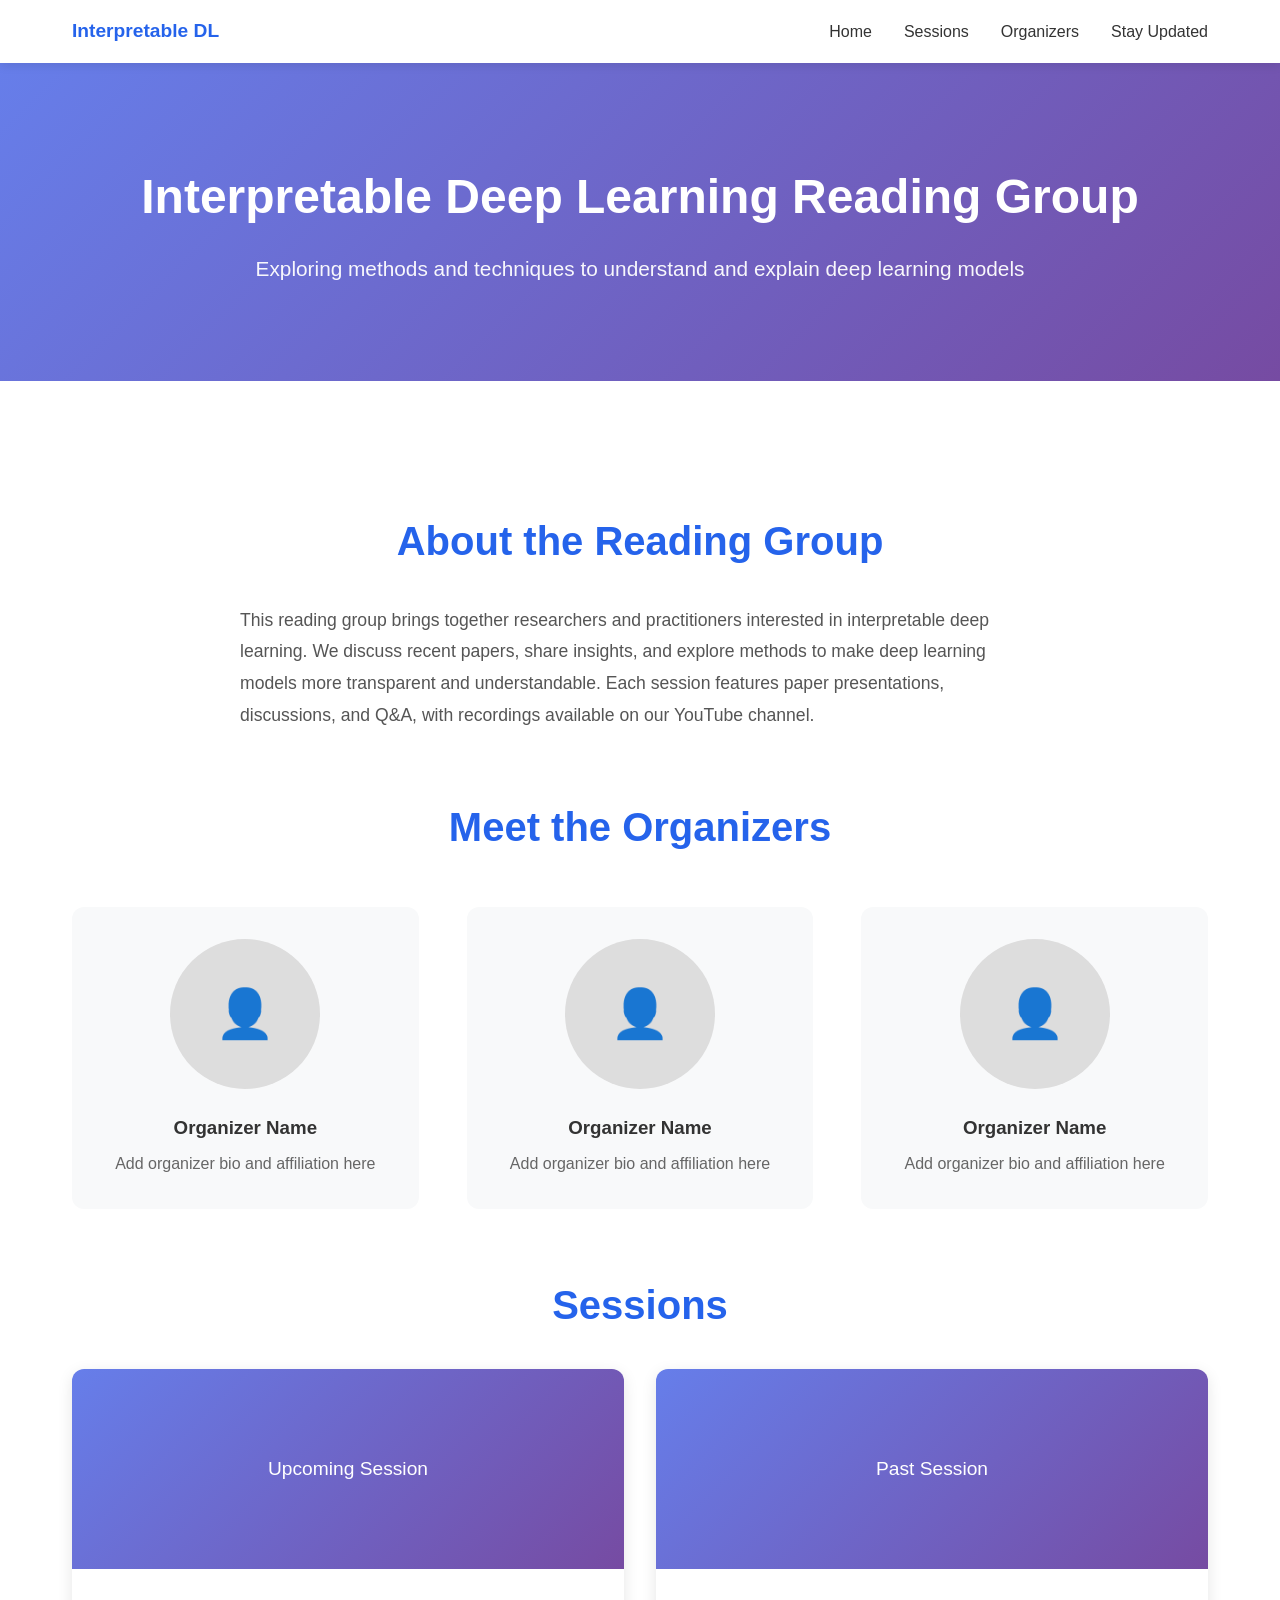
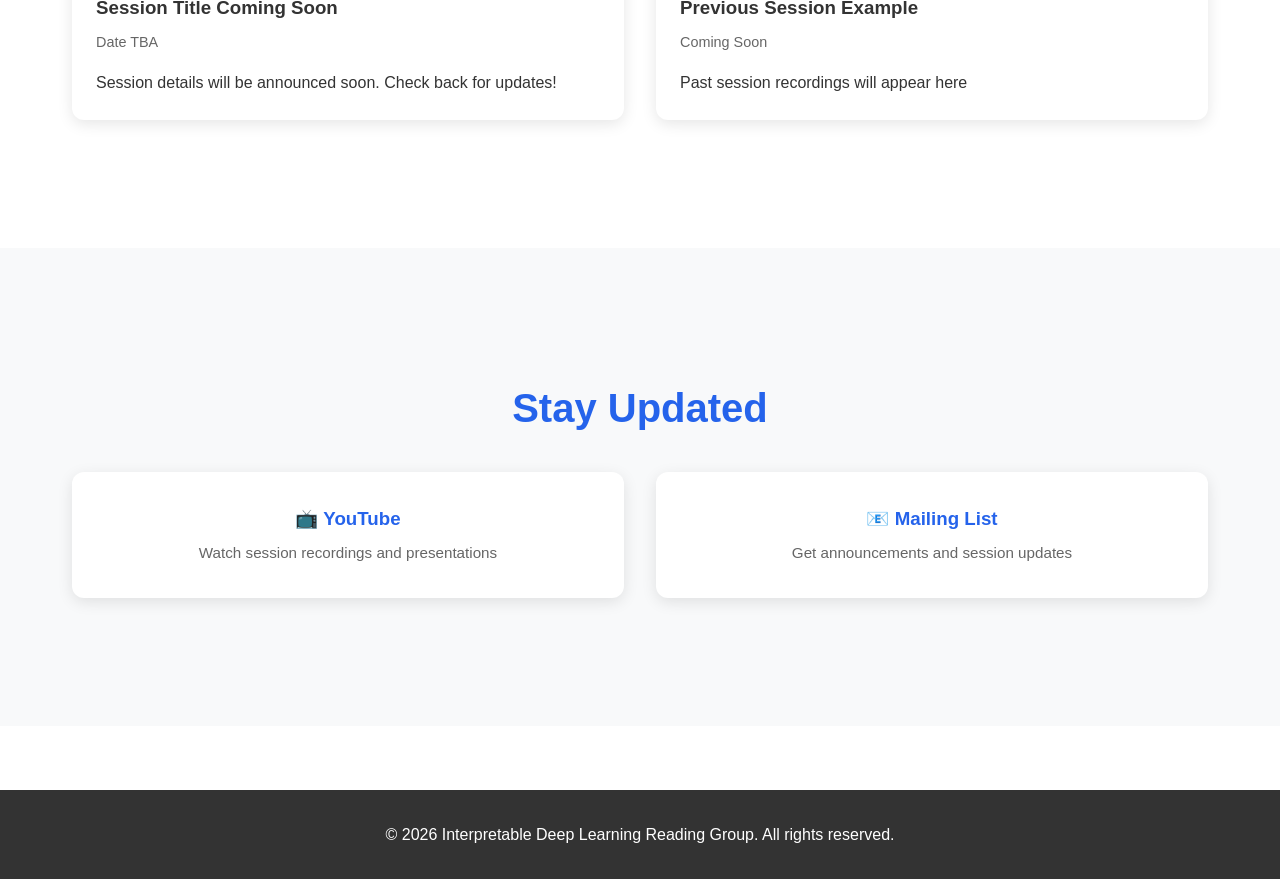
==== index.html @ e4e13cb9 "Rename idl-reading-group.html to index.html" ====
<!DOCTYPE html>
<html lang="en">
<head>
    <meta charset="UTF-8">
    <meta name="viewport" content="width=device-width, initial-scale=1.0">
    <title>Interpretable Deep Learning Reading Group</title>
    <style>
        * {
            margin: 0;
            padding: 0;
            box-sizing: border-box;
        }

        body {
            font-family: -apple-system, BlinkMacSystemFont, 'Segoe UI', Roboto, Oxygen, Ubuntu, Cantarell, sans-serif;
            line-height: 1.6;
            color: #333;
        }

        nav {
            background: #fff;
            box-shadow: 0 2px 10px rgba(0,0,0,0.1);
            position: sticky;
            top: 0;
            z-index: 100;
        }

        .nav-container {
            max-width: 1200px;
            margin: 0 auto;
            padding: 1rem 2rem;
            display: flex;
            justify-content: space-between;
            align-items: center;
        }

        .logo {
            font-size: 1.2rem;
            font-weight: bold;
            color: #2563eb;
        }

        .nav-links {
            display: flex;
            gap: 2rem;
            list-style: none;
        }

        .nav-links a {
            text-decoration: none;
            color: #333;
            transition: color 0.3s;
        }

        .nav-links a:hover {
            color: #2563eb;
        }

        .hero {
            background: linear-gradient(135deg, #667eea 0%, #764ba2 100%);
            color: white;
            padding: 6rem 2rem;
            text-align: center;
        }

        .hero h1 {
            font-size: 3rem;
            margin-bottom: 1rem;
        }

        .hero p {
            font-size: 1.3rem;
            max-width: 800px;
            margin: 0 auto;
            opacity: 0.95;
        }

        .container {
            max-width: 1200px;
            margin: 0 auto;
            padding: 4rem 2rem;
        }

        section {
            margin-bottom: 4rem;
        }

        h2 {
            font-size: 2.5rem;
            margin-bottom: 2rem;
            text-align: center;
            color: #2563eb;
        }

        .about-text {
            max-width: 800px;
            margin: 0 auto;
            font-size: 1.1rem;
            line-height: 1.8;
            color: #555;
        }

        .organizers-grid {
            display: grid;
            grid-template-columns: repeat(auto-fit, minmax(300px, 1fr));
            gap: 3rem;
            margin-top: 3rem;
        }

        .organizer-card {
            text-align: center;
            padding: 2rem;
            background: #f8f9fa;
            border-radius: 12px;
            transition: transform 0.3s;
        }

        .organizer-card:hover {
            transform: translateY(-5px);
            box-shadow: 0 10px 30px rgba(0,0,0,0.1);
        }

        .organizer-img {
            width: 150px;
            height: 150px;
            border-radius: 50%;
            margin-bottom: 1.5rem;
            background: #ddd;
            display: flex;
            align-items: center;
            justify-content: center;
            margin-left: auto;
            margin-right: auto;
            font-size: 3rem;
            color: #999;
        }

        .organizer-card h3 {
            color: #333;
            margin-bottom: 0.5rem;
        }

        .organizer-card p {
            color: #666;
            line-height: 1.6;
        }

        .sessions-grid {
            display: grid;
            grid-template-columns: repeat(auto-fit, minmax(350px, 1fr));
            gap: 2rem;
            margin-top: 2rem;
        }

        .session-card {
            background: white;
            border-radius: 12px;
            overflow: hidden;
            box-shadow: 0 4px 15px rgba(0,0,0,0.1);
            transition: transform 0.3s;
        }

        .session-card:hover {
            transform: translateY(-5px);
            box-shadow: 0 8px 25px rgba(0,0,0,0.15);
        }

        .session-placeholder {
            width: 100%;
            height: 200px;
            background: linear-gradient(135deg, #667eea 0%, #764ba2 100%);
            display: flex;
            align-items: center;
            justify-content: center;
            color: white;
            font-size: 1.2rem;
        }

        .session-content {
            padding: 1.5rem;
        }

        .session-content h3 {
            margin-bottom: 0.5rem;
            color: #333;
        }

        .session-date {
            color: #666;
            font-size: 0.9rem;
            margin-bottom: 1rem;
        }

        .stay-updated {
            background: #f8f9fa;
            padding: 4rem 2rem;
        }

        .update-grid {
            display: grid;
            grid-template-columns: repeat(auto-fit, minmax(250px, 1fr));
            gap: 2rem;
            max-width: 1200px;
            margin: 0 auto;
        }

        .update-card {
            background: white;
            padding: 2rem;
            border-radius: 12px;
            text-align: center;
            transition: transform 0.3s;
            text-decoration: none;
            color: inherit;
            display: block;
            box-shadow: 0 4px 15px rgba(0,0,0,0.1);
        }

        .update-card:hover {
            transform: translateY(-5px);
            box-shadow: 0 8px 25px rgba(0,0,0,0.15);
        }

        .update-card h3 {
            color: #2563eb;
            margin-bottom: 0.5rem;
        }

        .update-card p {
            color: #666;
            font-size: 0.95rem;
        }

        footer {
            background: #333;
            color: white;
            text-align: center;
            padding: 2rem;
        }

        @media (max-width: 768px) {
            .hero h1 {
                font-size: 2rem;
            }
            
            .hero p {
                font-size: 1.1rem;
            }

            .nav-links {
                flex-direction: column;
                gap: 0.5rem;
            }
        }
    </style>
</head>
<body>
    <nav>
        <div class="nav-container">
            <div class="logo">Interpretable DL</div>
            <ul class="nav-links">
                <li><a href="#home">Home</a></li>
                <li><a href="#sessions">Sessions</a></li>
                <li><a href="#organizers">Organizers</a></li>
                <li><a href="#stay-updated">Stay Updated</a></li>
            </ul>
        </div>
    </nav>

    <section id="home" class="hero">
        <h1>Interpretable Deep Learning Reading Group</h1>
        <p>Exploring methods and techniques to understand and explain deep learning models</p>
    </section>

    <div class="container">
        <section id="about">
            <h2>About the Reading Group</h2>
            <div class="about-text">
                <p>
                    This reading group brings together researchers and practitioners interested in interpretable deep learning. 
                    We discuss recent papers, share insights, and explore methods to make deep learning models more transparent 
                    and understandable. Each session features paper presentations, discussions, and Q&A, with recordings available 
                    on our YouTube channel.
                </p>
            </div>
        </section>

        <section id="organizers">
            <h2>Meet the Organizers</h2>
            <div class="organizers-grid">
                <div class="organizer-card">
                    <div class="organizer-img">👤</div>
                    <h3>Organizer Name</h3>
                    <p>Add organizer bio and affiliation here</p>
                </div>
                <div class="organizer-card">
                    <div class="organizer-img">👤</div>
                    <h3>Organizer Name</h3>
                    <p>Add organizer bio and affiliation here</p>
                </div>
                <div class="organizer-card">
                    <div class="organizer-img">👤</div>
                    <h3>Organizer Name</h3>
                    <p>Add organizer bio and affiliation here</p>
                </div>
            </div>
        </section>

        <section id="sessions">
            <h2>Sessions</h2>
            <div class="sessions-grid">
                <div class="session-card">
                    <div class="session-placeholder">Upcoming Session</div>
                    <div class="session-content">
                        <h3>Session Title Coming Soon</h3>
                        <div class="session-date">Date TBA</div>
                        <p>Session details will be announced soon. Check back for updates!</p>
                    </div>
                </div>
                <div class="session-card">
                    <div class="session-placeholder">Past Session</div>
                    <div class="session-content">
                        <h3>Previous Session Example</h3>
                        <div class="session-date">Coming Soon</div>
                        <p>Past session recordings will appear here</p>
                    </div>
                </div>
            </div>
        </section>
    </div>

    <section id="stay-updated" class="stay-updated">
        <div class="container">
            <h2>Stay Updated</h2>
            <div class="update-grid">
                <a href="https://www.youtube.com/channel/UCy8uptc0EIq14hBg3s8Izew" target="_blank" class="update-card">
                    <h3>📺 YouTube</h3>
                    <p>Watch session recordings and presentations</p>
                </a>
                <a href="https://groups.google.com/g/interpretable-deep-learning" target="_blank" class="update-card">
                    <h3>📧 Mailing List</h3>
                    <p>Get announcements and session updates</p>
                </a>
            </div>
        </div>
    </section>

    <footer>
        <p>&copy; 2026 Interpretable Deep Learning Reading Group. All rights reserved.</p>
    </footer>
</body>
</html>
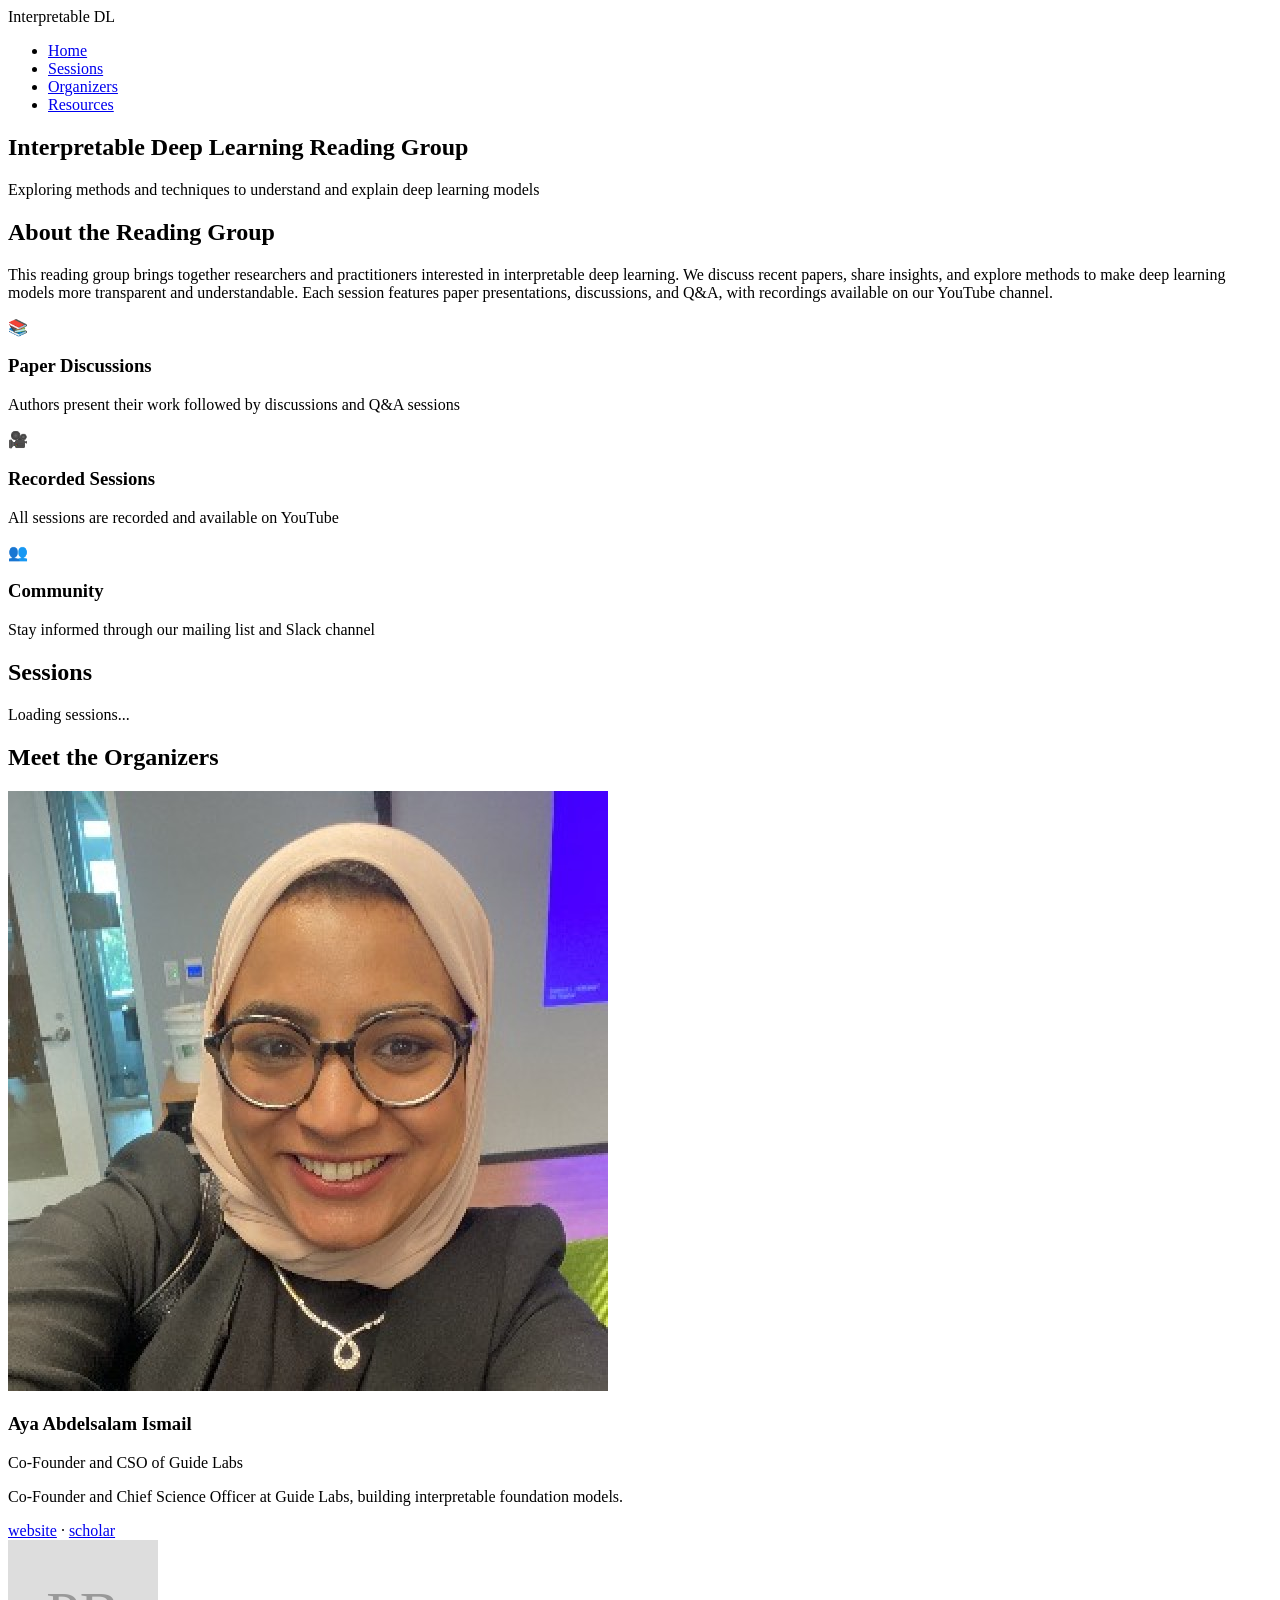
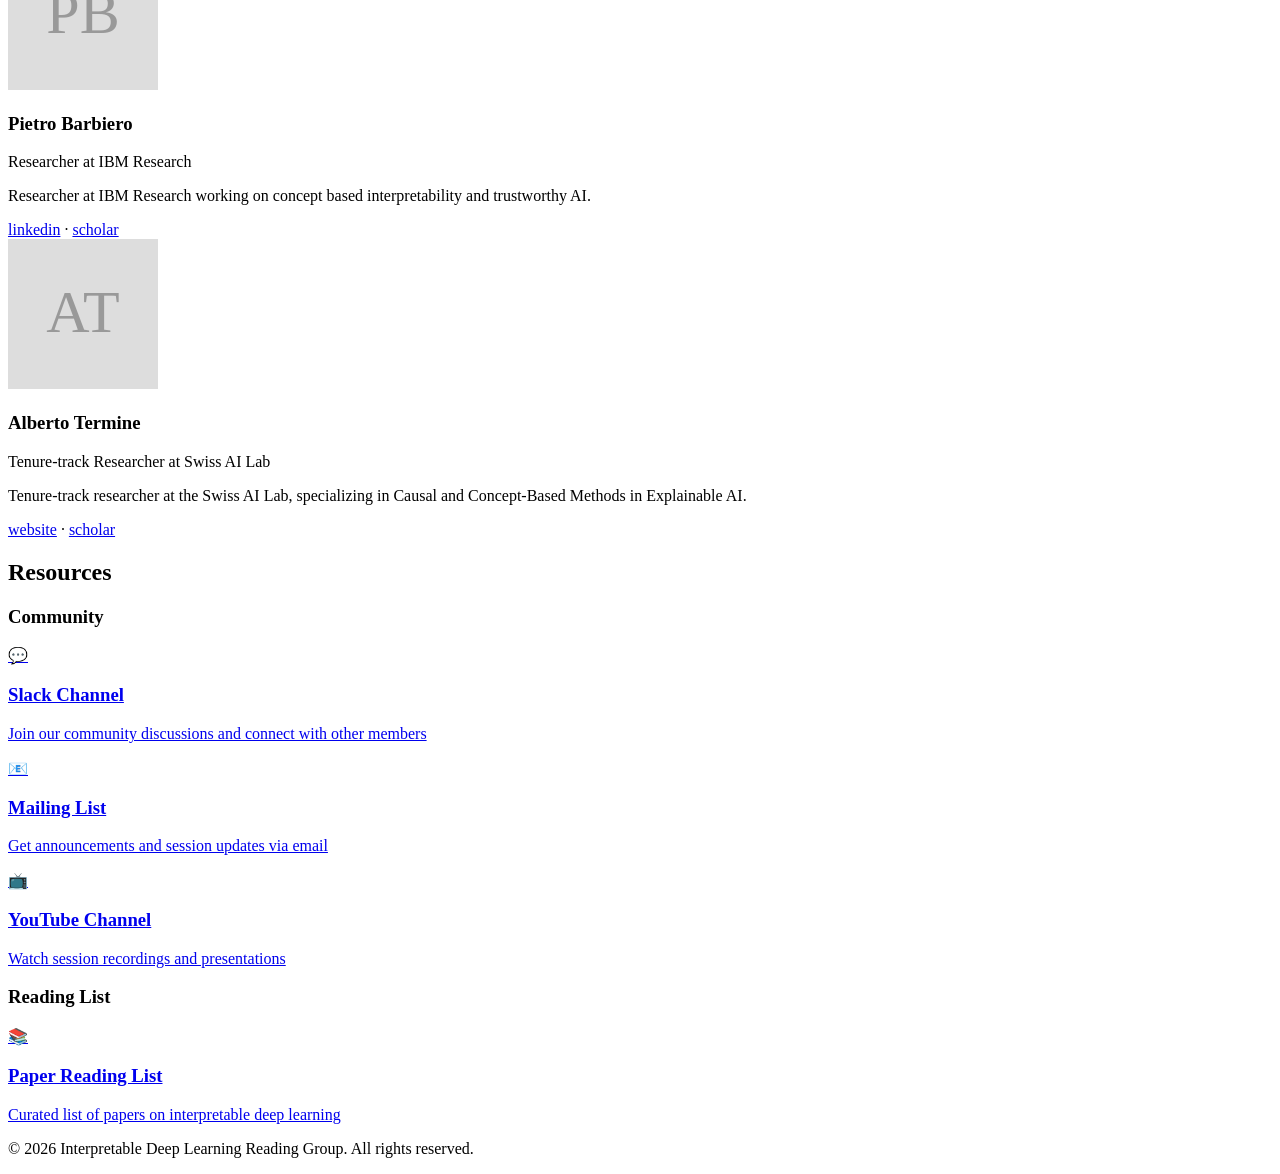
==== commit 814ac03d: "Add complete website with JSON structure and papers list" ====
--- a/index.html
+++ b/index.html
@@ -4,257 +4,10 @@
     <meta charset="UTF-8">
     <meta name="viewport" content="width=device-width, initial-scale=1.0">
     <title>Interpretable Deep Learning Reading Group</title>
-    <style>
-        * {
-            margin: 0;
-            padding: 0;
-            box-sizing: border-box;
-        }
-
-        body {
-            font-family: -apple-system, BlinkMacSystemFont, 'Segoe UI', Roboto, Oxygen, Ubuntu, Cantarell, sans-serif;
-            line-height: 1.6;
-            color: #333;
-        }
-
-        nav {
-            background: #fff;
-            box-shadow: 0 2px 10px rgba(0,0,0,0.1);
-            position: sticky;
-            top: 0;
-            z-index: 100;
-        }
-
-        .nav-container {
-            max-width: 1200px;
-            margin: 0 auto;
-            padding: 1rem 2rem;
-            display: flex;
-            justify-content: space-between;
-            align-items: center;
-        }
-
-        .logo {
-            font-size: 1.2rem;
-            font-weight: bold;
-            color: #2563eb;
-        }
-
-        .nav-links {
-            display: flex;
-            gap: 2rem;
-            list-style: none;
-        }
-
-        .nav-links a {
-            text-decoration: none;
-            color: #333;
-            transition: color 0.3s;
-        }
-
-        .nav-links a:hover {
-            color: #2563eb;
-        }
-
-        .hero {
-            background: linear-gradient(135deg, #667eea 0%, #764ba2 100%);
-            color: white;
-            padding: 6rem 2rem;
-            text-align: center;
-        }
-
-        .hero h1 {
-            font-size: 3rem;
-            margin-bottom: 1rem;
-        }
-
-        .hero p {
-            font-size: 1.3rem;
-            max-width: 800px;
-            margin: 0 auto;
-            opacity: 0.95;
-        }
-
-        .container {
-            max-width: 1200px;
-            margin: 0 auto;
-            padding: 4rem 2rem;
-        }
-
-        section {
-            margin-bottom: 4rem;
-        }
-
-        h2 {
-            font-size: 2.5rem;
-            margin-bottom: 2rem;
-            text-align: center;
-            color: #2563eb;
-        }
-
-        .about-text {
-            max-width: 800px;
-            margin: 0 auto;
-            font-size: 1.1rem;
-            line-height: 1.8;
-            color: #555;
-        }
-
-        .organizers-grid {
-            display: grid;
-            grid-template-columns: repeat(auto-fit, minmax(300px, 1fr));
-            gap: 3rem;
-            margin-top: 3rem;
-        }
-
-        .organizer-card {
-            text-align: center;
-            padding: 2rem;
-            background: #f8f9fa;
-            border-radius: 12px;
-            transition: transform 0.3s;
-        }
-
-        .organizer-card:hover {
-            transform: translateY(-5px);
-            box-shadow: 0 10px 30px rgba(0,0,0,0.1);
-        }
-
-        .organizer-img {
-            width: 150px;
-            height: 150px;
-            border-radius: 50%;
-            margin-bottom: 1.5rem;
-            background: #ddd;
-            display: flex;
-            align-items: center;
-            justify-content: center;
-            margin-left: auto;
-            margin-right: auto;
-            font-size: 3rem;
-            color: #999;
-        }
-
-        .organizer-card h3 {
-            color: #333;
-            margin-bottom: 0.5rem;
-        }
-
-        .organizer-card p {
-            color: #666;
-            line-height: 1.6;
-        }
-
-        .sessions-grid {
-            display: grid;
-            grid-template-columns: repeat(auto-fit, minmax(350px, 1fr));
-            gap: 2rem;
-            margin-top: 2rem;
-        }
-
-        .session-card {
-            background: white;
-            border-radius: 12px;
-            overflow: hidden;
-            box-shadow: 0 4px 15px rgba(0,0,0,0.1);
-            transition: transform 0.3s;
-        }
-
-        .session-card:hover {
-            transform: translateY(-5px);
-            box-shadow: 0 8px 25px rgba(0,0,0,0.15);
-        }
-
-        .session-placeholder {
-            width: 100%;
-            height: 200px;
-            background: linear-gradient(135deg, #667eea 0%, #764ba2 100%);
-            display: flex;
-            align-items: center;
-            justify-content: center;
-            color: white;
-            font-size: 1.2rem;
-        }
-
-        .session-content {
-            padding: 1.5rem;
-        }
-
-        .session-content h3 {
-            margin-bottom: 0.5rem;
-            color: #333;
-        }
-
-        .session-date {
-            color: #666;
-            font-size: 0.9rem;
-            margin-bottom: 1rem;
-        }
-
-        .stay-updated {
-            background: #f8f9fa;
-            padding: 4rem 2rem;
-        }
-
-        .update-grid {
-            display: grid;
-            grid-template-columns: repeat(auto-fit, minmax(250px, 1fr));
-            gap: 2rem;
-            max-width: 1200px;
-            margin: 0 auto;
-        }
-
-        .update-card {
-            background: white;
-            padding: 2rem;
-            border-radius: 12px;
-            text-align: center;
-            transition: transform 0.3s;
-            text-decoration: none;
-            color: inherit;
-            display: block;
-            box-shadow: 0 4px 15px rgba(0,0,0,0.1);
-        }
-
-        .update-card:hover {
-            transform: translateY(-5px);
-            box-shadow: 0 8px 25px rgba(0,0,0,0.15);
-        }
-
-        .update-card h3 {
-            color: #2563eb;
-            margin-bottom: 0.5rem;
-        }
-
-        .update-card p {
-            color: #666;
-            font-size: 0.95rem;
-        }
-
-        footer {
-            background: #333;
-            color: white;
-            text-align: center;
-            padding: 2rem;
-        }
-
-        @media (max-width: 768px) {
-            .hero h1 {
-                font-size: 2rem;
-            }
-            
-            .hero p {
-                font-size: 1.1rem;
-            }
-
-            .nav-links {
-                flex-direction: column;
-                gap: 0.5rem;
-            }
-        }
-    </style>
+    <link rel="stylesheet" href="css/style.css">
 </head>
 <body>
+    <!-- Navigation -->
     <nav>
         <div class="nav-container">
             <div class="logo">Interpretable DL</div>
@@ -262,91 +15,69 @@
                 <li><a href="#home">Home</a></li>
                 <li><a href="#sessions">Sessions</a></li>
                 <li><a href="#organizers">Organizers</a></li>
-                <li><a href="#stay-updated">Stay Updated</a></li>
+                <li><a href="#resources">Resources</a></li>
             </ul>
         </div>
     </nav>
 
+    <!-- Hero Section -->
     <section id="home" class="hero">
         <h1>Interpretable Deep Learning Reading Group</h1>
         <p>Exploring methods and techniques to understand and explain deep learning models</p>
     </section>
 
+    <!-- About Section -->
     <div class="container">
         <section id="about">
-            <h2>About the Reading Group</h2>
+            <h2 id="about-title">About the Reading Group</h2>
             <div class="about-text">
-                <p>
-                    This reading group brings together researchers and practitioners interested in interpretable deep learning. 
-                    We discuss recent papers, share insights, and explore methods to make deep learning models more transparent 
-                    and understandable. Each session features paper presentations, discussions, and Q&A, with recordings available 
-                    on our YouTube channel.
-                </p>
+                <p id="about-description"></p>
+            </div>
+            <div class="highlights-grid" id="highlights-container"></div>
+        </section>
+
+        <!-- Sessions Section -->
+        <section id="sessions">
+            <h2>Sessions</h2>
+            <div class="sessions-grid" id="sessions-container">
+                <div class="loading">Loading sessions...</div>
             </div>
         </section>
 
+        <!-- Organizers Section -->
         <section id="organizers">
             <h2>Meet the Organizers</h2>
-            <div class="organizers-grid">
-                <div class="organizer-card">
-                    <div class="organizer-img">👤</div>
-                    <h3>Organizer Name</h3>
-                    <p>Add organizer bio and affiliation here</p>
-                </div>
-                <div class="organizer-card">
-                    <div class="organizer-img">👤</div>
-                    <h3>Organizer Name</h3>
-                    <p>Add organizer bio and affiliation here</p>
-                </div>
-                <div class="organizer-card">
-                    <div class="organizer-img">👤</div>
-                    <h3>Organizer Name</h3>
-                    <p>Add organizer bio and affiliation here</p>
-                </div>
-            </div>
-        </section>
-
-        <section id="sessions">
-            <h2>Sessions</h2>
-            <div class="sessions-grid">
-                <div class="session-card">
-                    <div class="session-placeholder">Upcoming Session</div>
-                    <div class="session-content">
-                        <h3>Session Title Coming Soon</h3>
-                        <div class="session-date">Date TBA</div>
-                        <p>Session details will be announced soon. Check back for updates!</p>
-                    </div>
-                </div>
-                <div class="session-card">
-                    <div class="session-placeholder">Past Session</div>
-                    <div class="session-content">
-                        <h3>Previous Session Example</h3>
-                        <div class="session-date">Coming Soon</div>
-                        <p>Past session recordings will appear here</p>
-                    </div>
-                </div>
+            <div class="organizers-grid" id="organizers-container">
+                <div class="loading">Loading organizers...</div>
             </div>
         </section>
     </div>
 
-    <section id="stay-updated" class="stay-updated">
+    <!-- Resources Section -->
+    <section id="resources" class="resources-section">
         <div class="container">
-            <h2>Stay Updated</h2>
-            <div class="update-grid">
-                <a href="https://www.youtube.com/channel/UCy8uptc0EIq14hBg3s8Izew" target="_blank" class="update-card">
-                    <h3>📺 YouTube</h3>
-                    <p>Watch session recordings and presentations</p>
-                </a>
-                <a href="https://groups.google.com/g/interpretable-deep-learning" target="_blank" class="update-card">
-                    <h3>📧 Mailing List</h3>
-                    <p>Get announcements and session updates</p>
-                </a>
+            <h2>Resources</h2>
+            
+            <!-- Community Links -->
+            <h3 class="section-subtitle">Community</h3>
+            <div class="resources-grid" id="community-container">
+                <div class="loading">Loading resources...</div>
+            </div>
+
+            <!-- Reading List -->
+            <h3 class="section-subtitle">Reading List</h3>
+            <div class="resources-grid" id="reading-list-container">
+                <div class="loading">Loading reading list...</div>
             </div>
         </div>
     </section>
 
+    <!-- Footer -->
     <footer>
         <p>&copy; 2026 Interpretable Deep Learning Reading Group. All rights reserved.</p>
     </footer>
+
+    <!-- Load JavaScript -->
+    <script src="js/main.js"></script>
 </body>
-</html>
+</html>
